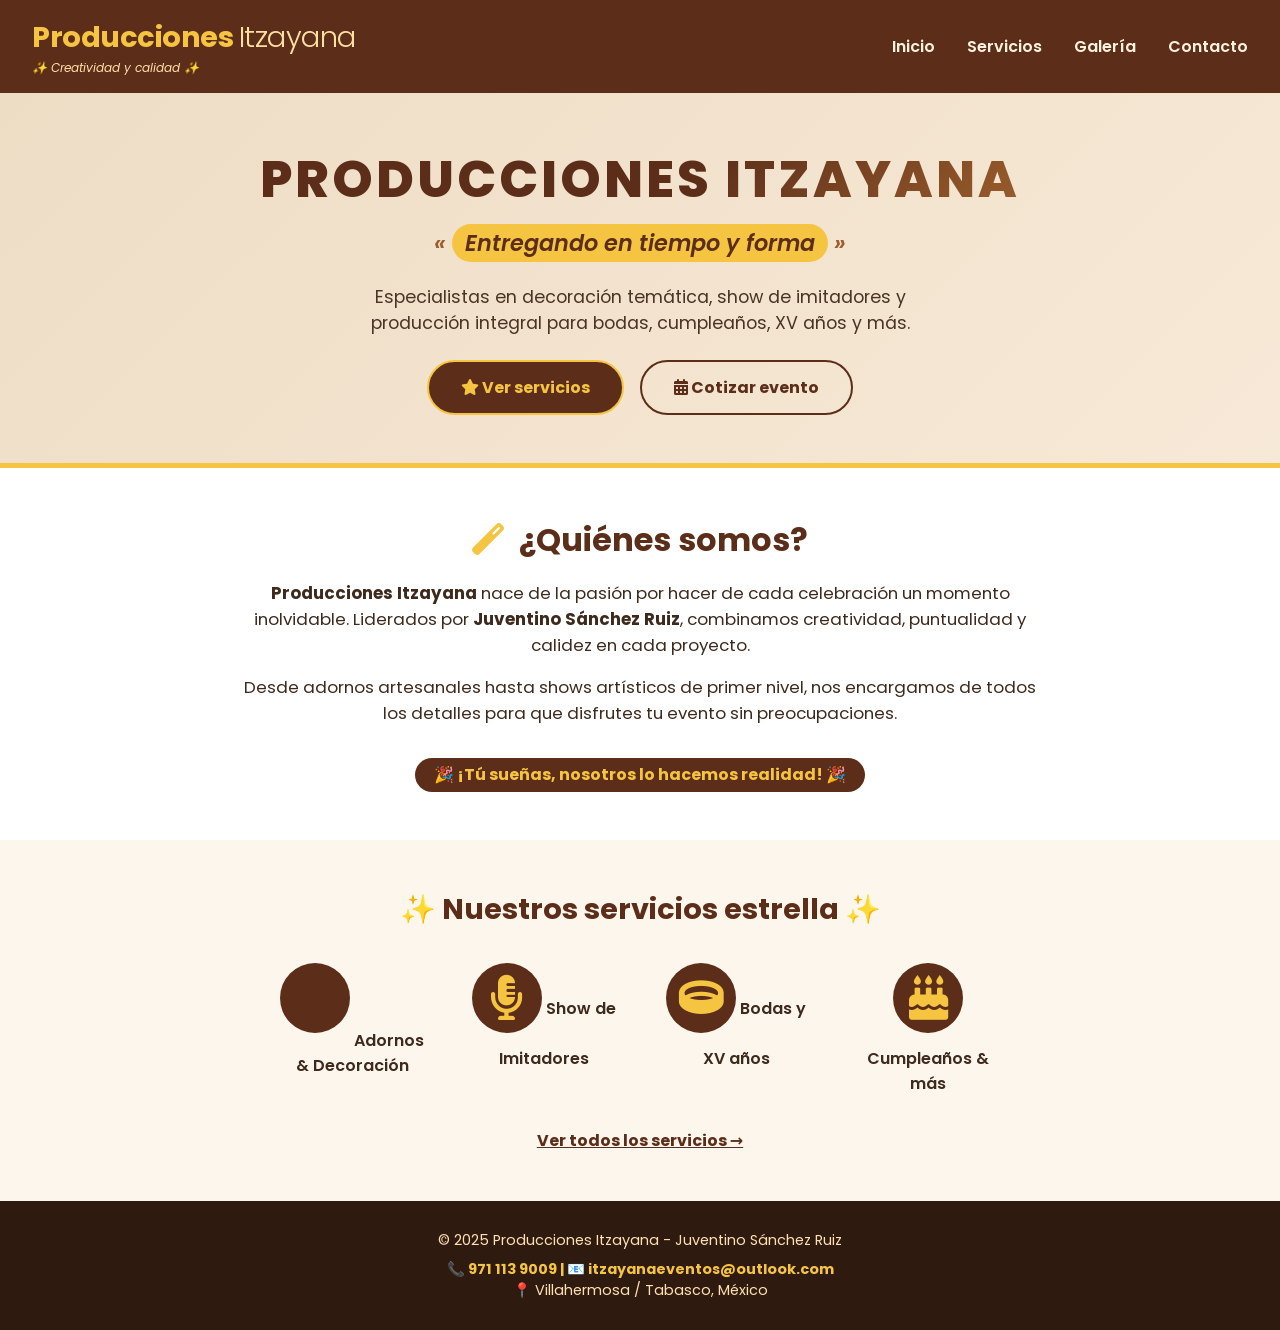
==== index.html @ c136577e "Add files via upload Primera versión" ====
<!DOCTYPE html>
<html lang="es">
<head>
    <meta charset="UTF-8">
    <meta name="viewport" content="width=device-width, initial-scale=1.0">
    <title>Producciones Itzayana | Eventos y Espectáculos</title>
    <link rel="stylesheet" href="styles.css">
    <link href="https://fonts.googleapis.com/css2?family=Poppins:wght@300;400;600;700;800&display=swap" rel="stylesheet">
    <link rel="stylesheet" href="https://cdnjs.cloudflare.com/ajax/libs/font-awesome/6.0.0-beta3/css/all.min.css">
</head>
<body>

<nav>
    <div class="logo">
        <h1>Producciones <span>Itzayana</span></h1>
        <p>✨ Creatividad y calidad ✨</p>
    </div>
    <div class="menu-icon" id="menuToggle">☰</div>
    <ul class="nav-links" id="navLinks">
        <li><a href="index.html">Inicio</a></li>
        <li><a href="servicios.html">Servicios</a></li>
        <li><a href="galeria.html">Galería</a></li>
        <li><a href="contacto.html">Contacto</a></li>
    </ul>
</nav>

<!-- HERO REDISEÑADO con nombre bien acomodado -->
<section class="hero">
    <div class="hero-contenido">
        <div class="nombre-destacado">
            PRODUCCIONES <span class="itzayana">ITZAYANA</span>
        </div>
        <div class="lema">
            « <span>Entregando en tiempo y forma</span> »
        </div>
        <p class="descripcion-breve">
            Especialistas en decoración temática, show de imitadores y producción integral para bodas, cumpleaños, XV años y más.
        </p>
        <div class="botones-hero">
            <a href="servicios.html" class="btn-primario"><i class="fas fa-star"></i> Ver servicios</a>
            <a href="contacto.html" class="btn-secundario"><i class="fas fa-calendar-alt"></i> Cotizar evento</a>
        </div>
    </div>
</section>

<!-- Presentación con el nombre del negocio -->
<section class="presentacion">
    <h2><i class="fas fa-magic"></i> ¿Quiénes somos?</h2>
    <p><strong>Producciones Itzayana</strong> nace de la pasión por hacer de cada celebración un momento inolvidable. Liderados por <strong>Juventino Sánchez Ruiz</strong>, combinamos creatividad, puntualidad y calidez en cada proyecto.</p>
    <p>Desde adornos artesanales hasta shows artísticos de primer nivel, nos encargamos de todos los detalles para que disfrutes tu evento sin preocupaciones.</p>
    <div class="firma">🎉 ¡Tú sueñas, nosotros lo hacemos realidad! 🎉</div>
</section>

<!-- Previews de servicios con iconos -->
<section class="preview-servicios">
    <h3>✨ Nuestros servicios estrella ✨</h3>
    <div class="iconos-grid">
        <div class="icono-card">
            <i class="fas fa-balloon"></i>
            <span>Adornos & Decoración</span>
        </div>
        <div class="icono-card">
            <i class="fas fa-microphone-alt"></i>
            <span>Show de Imitadores</span>
        </div>
        <div class="icono-card">
            <i class="fas fa-ring"></i>
            <span>Bodas y XV años</span>
        </div>
        <div class="icono-card">
            <i class="fas fa-birthday-cake"></i>
            <span>Cumpleaños & más</span>
        </div>
    </div>
    <div style="text-align: center; margin-top: 2rem;">
        <a href="servicios.html" style="color:#5C2E1A; font-weight: bold;">Ver todos los servicios →</a>
    </div>
</section>

<footer>
    <p>© 2025 Producciones Itzayana - Juventino Sánchez Ruiz</p>
    <p class="contacto-footer">📞 971 113 9009 | 📧 itzayanaeventos@outlook.com</p>
    <p>📍 Villahermosa / Tabasco, México</p>
</footer>

<script src="script.js"></script>
</body>
</html>
---- styles.css ----
/* styles.css - Producciones Itzayana */
* {
    margin: 0;
    padding: 0;
    box-sizing: border-box;
}

body {
    font-family: 'Poppins', 'Segoe UI', system-ui, sans-serif;
    background: #FFF8F0;
    color: #2E241F;
}

/* ===== NAVEGACIÓN ===== */
nav {
    background: #5C2E1A;
    padding: 1rem 2rem;
    display: flex;
    justify-content: space-between;
    align-items: center;
    flex-wrap: wrap;
    box-shadow: 0 4px 15px rgba(0,0,0,0.1);
}

.logo h1 {
    font-size: 1.8rem;
    font-weight: 700;
    color: #F5C542;
    letter-spacing: -0.5px;
}

.logo h1 span {
    color: #FFE0A3;
    font-weight: 300;
}

.logo p {
    color: #FFDEA5;
    font-size: 0.75rem;
    font-style: italic;
}

.nav-links {
    display: flex;
    gap: 2rem;
    list-style: none;
}

.nav-links a {
    color: #FFF2DF;
    text-decoration: none;
    font-weight: 600;
    transition: 0.2s;
    font-size: 1rem;
}

.nav-links a:hover {
    color: #F5C542;
    transform: translateY(-2px);
}

.menu-icon {
    display: none;
    font-size: 1.8rem;
    color: #F5C542;
    cursor: pointer;
}

/* ===== HERO PRINCIPAL (NUEVO DISEÑO) ===== */
.hero {
    background: linear-gradient(135deg, #EEDDC5 0%, #F7E9D7 100%);
    padding: 3rem 2rem;
    text-align: center;
    border-bottom: 5px solid #F5C542;
}

.hero-contenido {
    max-width: 900px;
    margin: 0 auto;
}

.nombre-destacado {
    font-size: 3.2rem;
    font-weight: 800;
    color: #5C2E1A;
    letter-spacing: 3px;
    margin-bottom: 0.5rem;
}

.nombre-destacado .itzayana {
    background: linear-gradient(135deg, #5C2E1A, #9B5E2C);
    background-clip: text;
    -webkit-background-clip: text;
    color: transparent;
    display: inline-block;
}

.lema {
    font-size: 1.4rem;
    color: #9B5E2C;
    font-weight: 600;
    margin: 0.5rem 0;
    font-style: italic;
}

.lema span {
    background: #F5C542;
    padding: 0.2rem 0.8rem;
    border-radius: 40px;
    color: #5C2E1A;
}

.descripcion-breve {
    font-size: 1.1rem;
    max-width: 600px;
    margin: 1.5rem auto;
    color: #4A3424;
}

.botones-hero {
    margin-top: 1.5rem;
    display: flex;
    gap: 1rem;
    justify-content: center;
    flex-wrap: wrap;
}

.btn-primario {
    background: #5C2E1A;
    color: #F5C542;
    padding: 0.8rem 2rem;
    border-radius: 50px;
    text-decoration: none;
    font-weight: bold;
    transition: 0.2s;
    border: 2px solid #F5C542;
}

.btn-primario:hover {
    background: #F5C542;
    color: #5C2E1A;
    transform: scale(1.02);
}

.btn-secundario {
    background: transparent;
    color: #5C2E1A;
    padding: 0.8rem 2rem;
    border-radius: 50px;
    text-decoration: none;
    font-weight: bold;
    border: 2px solid #5C2E1A;
    transition: 0.2s;
}

.btn-secundario:hover {
    background: #5C2E1A;
    color: #F5C542;
}

/* ===== SECCIÓN PRESENTACIÓN ===== */
.presentacion {
    padding: 3rem 2rem;
    background: white;
    text-align: center;
}

.presentacion h2 {
    font-size: 2rem;
    color: #5C2E1A;
    margin-bottom: 1rem;
}

.presentacion h2 i {
    color: #F5C542;
    margin-right: 0.5rem;
}

.presentacion p {
    max-width: 800px;
    margin: 0 auto 1rem;
    font-size: 1.05rem;
    color: #3E2A1C;
}

.firma {
    font-weight: bold;
    color: #F5C542;
    background: #5C2E1A;
    display: inline-block;
    padding: 0.3rem 1.2rem;
    border-radius: 30px;
    margin-top: 1rem;
}

/* ===== PREVIEW SERVICIOS (íconos) ===== */
.preview-servicios {
    background: #FDF6EC;
    padding: 3rem 2rem;
}

.preview-servicios h3 {
    text-align: center;
    font-size: 1.8rem;
    color: #5C2E1A;
    margin-bottom: 2rem;
}

.iconos-grid {
    display: flex;
    flex-wrap: wrap;
    justify-content: center;
    gap: 2rem;
    max-width: 1000px;
    margin: auto;
}

.icono-card {
    text-align: center;
    width: 160px;
}

.icono-card i {
    font-size: 2.8rem;
    background: #5C2E1A;
    color: #F5C542;
    padding: 1rem;
    border-radius: 60px;
    width: 70px;
    height: 70px;
    display: inline-flex;
    align-items: center;
    justify-content: center;
    margin-bottom: 0.8rem;
    transition: 0.2s;
}

.icono-card:hover i {
    transform: scale(1.05);
    background: #F5C542;
    color: #5C2E1A;
}

.icono-card span {
    font-weight: 600;
    color: #3E2A1C;
}

/* ===== FOOTER ===== */
footer {
    background: #2E1A0E;
    color: #FFE0B5;
    text-align: center;
    padding: 1.8rem;
    font-size: 0.9rem;
}

footer .contacto-footer {
    margin-top: 0.5rem;
    font-weight: bold;
    color: #F5C542;
}

/* ===== RESPONSIVE ===== */
@media (max-width: 768px) {
    nav {
        padding: 1rem;
    }
    .nav-links {
        display: none;
        width: 100%;
        flex-direction: column;
        align-items: center;
        gap: 1rem;
        padding: 1rem 0;
    }
    .nav-links.active {
        display: flex;
    }
    .menu-icon {
        display: block;
    }
    .nombre-destacado {
        font-size: 2rem;
    }
    .lema {
        font-size: 1rem;
    }
    .hero {
        padding: 2rem 1rem;
    }
    .iconos-grid {
        gap: 1.2rem;
    }
    .icono-card {
        width: 130px;
    }
}
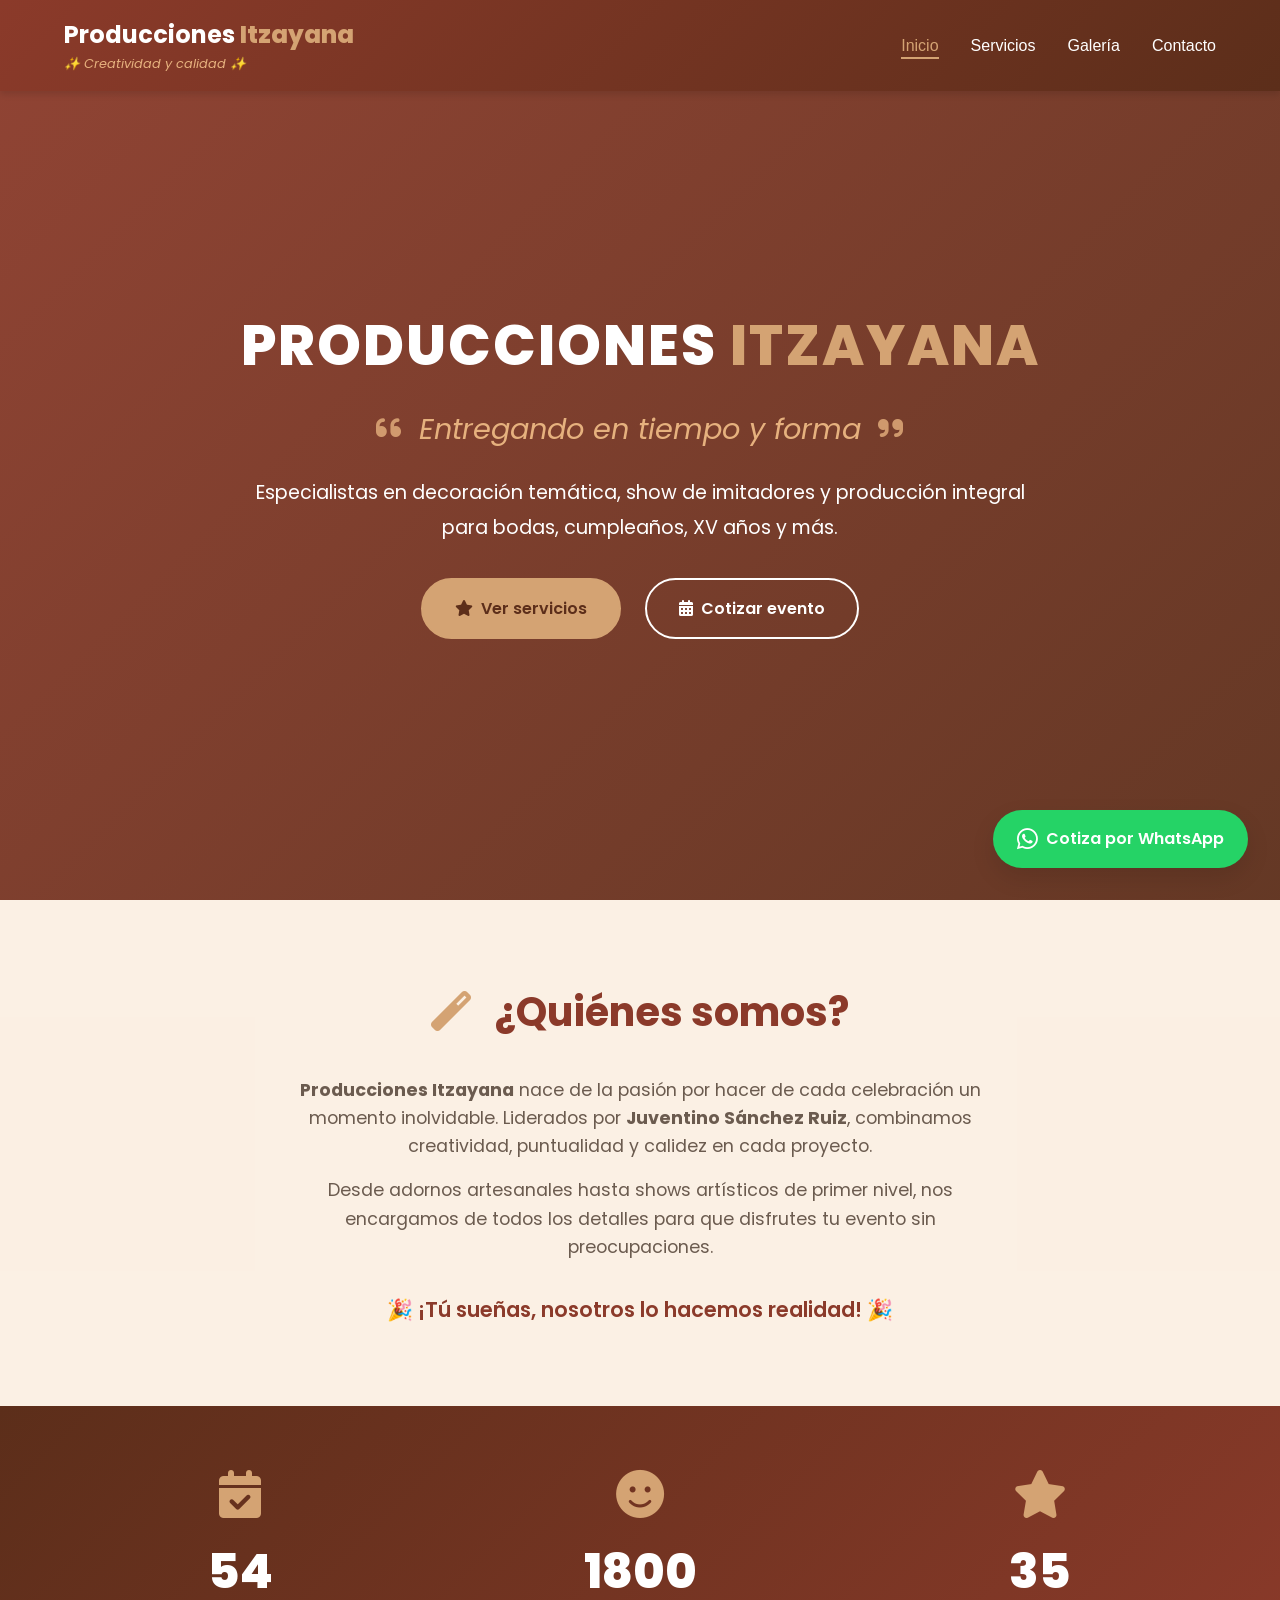
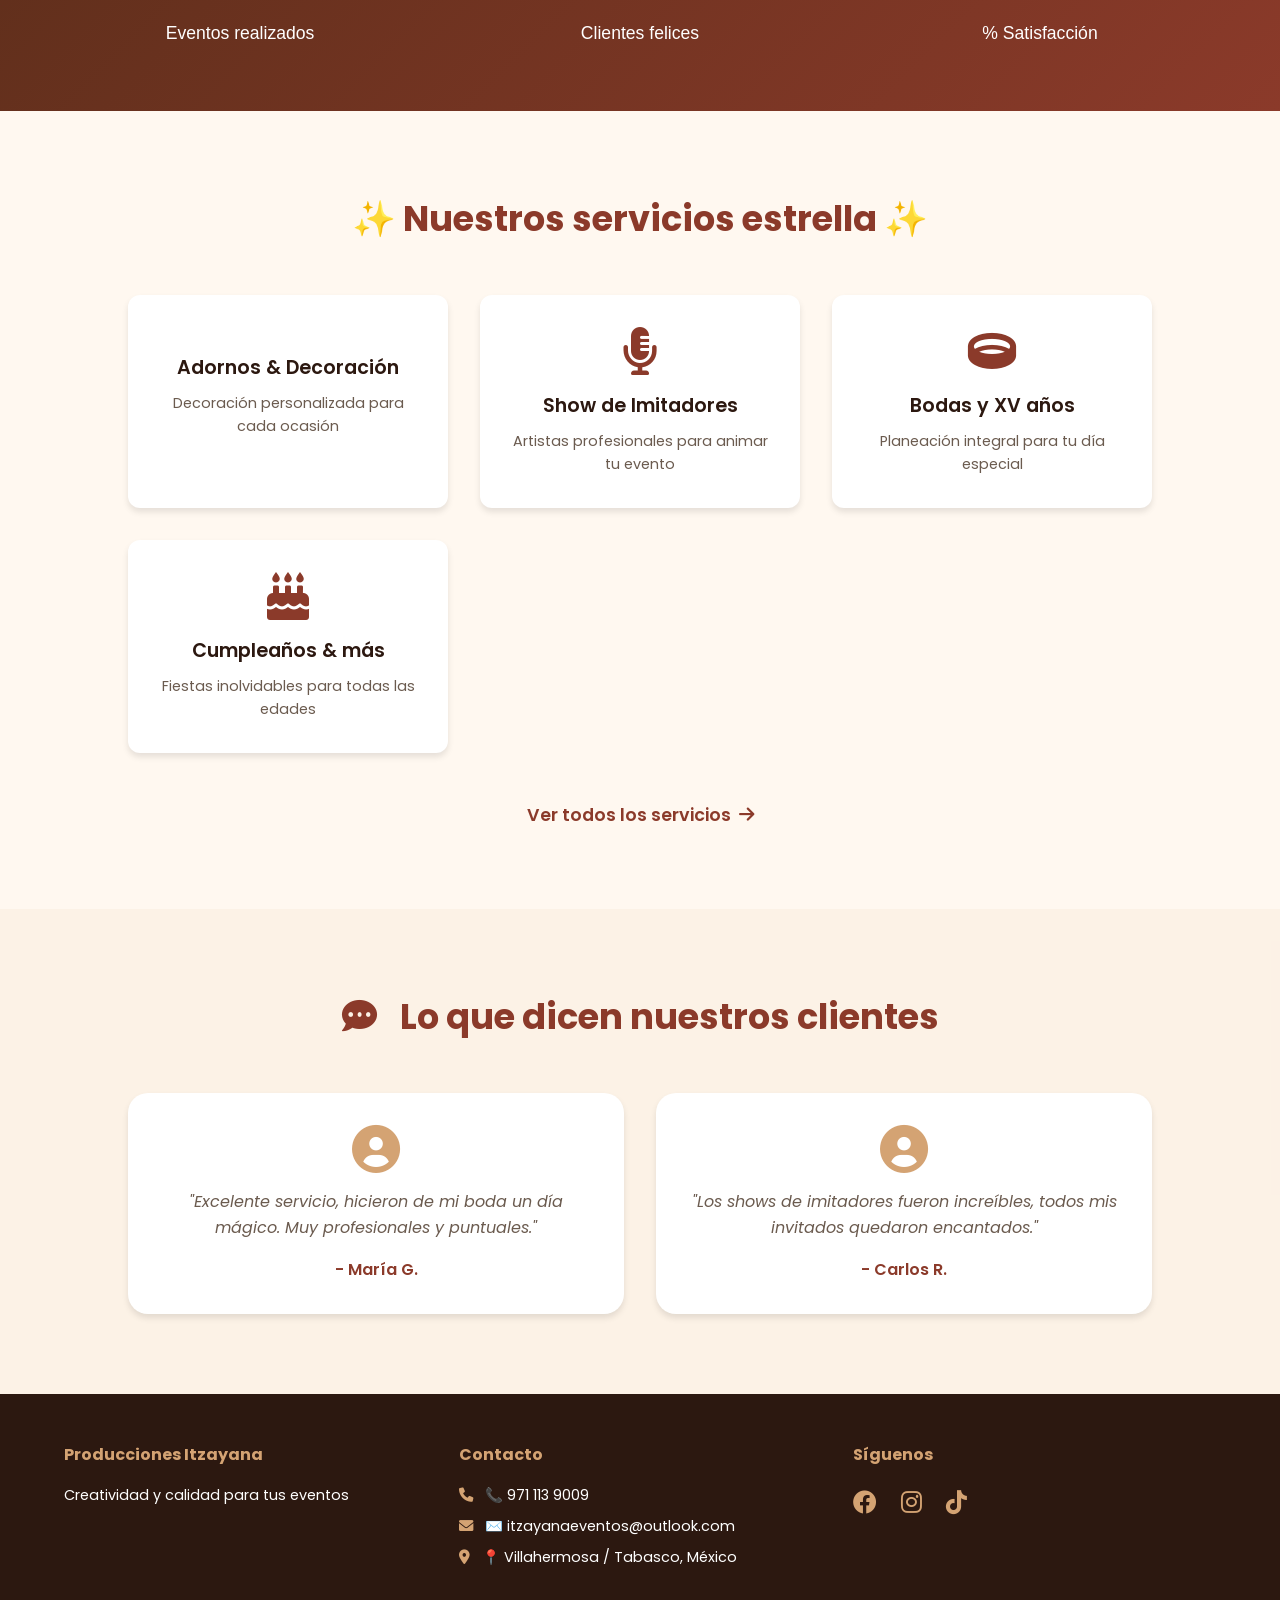
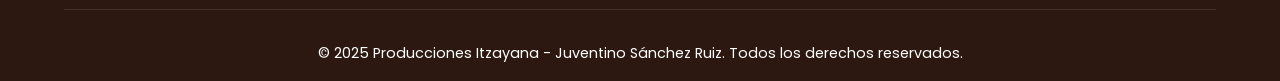
==== commit 06060de0: "feat: mejorar diseño profesional con CSS y JS" ====
--- a/index.html
+++ b/index.html
@@ -3,6 +3,9 @@
 <head>
     <meta charset="UTF-8">
     <meta name="viewport" content="width=device-width, initial-scale=1.0">
+    <meta name="description" content="Producciones Itzayana - Eventos y espectáculos. Especialistas en decoración temática, show de imitadores y producción integral para bodas, cumpleaños y XV años en Villahermosa, Tabasco.">
+    <meta name="keywords" content="eventos Villahermosa, decoración temática, show de imitadores, bodas, XV años, cumpleaños">
+    <meta name="author" content="Juventino Sánchez Ruiz">
     <title>Producciones Itzayana | Eventos y Espectáculos</title>
     <link rel="stylesheet" href="styles.css">
     <link href="https://fonts.googleapis.com/css2?family=Poppins:wght@300;400;600;700;800&display=swap" rel="stylesheet">
@@ -15,23 +18,25 @@
         <h1>Producciones <span>Itzayana</span></h1>
         <p>✨ Creatividad y calidad ✨</p>
     </div>
-    <div class="menu-icon" id="menuToggle">☰</div>
+    <div class="menu-icon" id="menuToggle" aria-label="Menú hamburguesa">☰</div>
     <ul class="nav-links" id="navLinks">
-        <li><a href="index.html">Inicio</a></li>
+        <li><a href="index.html" class="active">Inicio</a></li>
         <li><a href="servicios.html">Servicios</a></li>
         <li><a href="galeria.html">Galería</a></li>
         <li><a href="contacto.html">Contacto</a></li>
     </ul>
 </nav>
 
-<!-- HERO REDISEÑADO con nombre bien acomodado -->
+<!-- HERO SECTION -->
 <section class="hero">
     <div class="hero-contenido">
         <div class="nombre-destacado">
             PRODUCCIONES <span class="itzayana">ITZAYANA</span>
         </div>
         <div class="lema">
-            « <span>Entregando en tiempo y forma</span> »
+            <i class="fas fa-quote-left"></i>
+            <span>Entregando en tiempo y forma</span>
+            <i class="fas fa-quote-right"></i>
         </div>
         <p class="descripcion-breve">
             Especialistas en decoración temática, show de imitadores y producción integral para bodas, cumpleaños, XV años y más.
@@ -43,7 +48,7 @@
     </div>
 </section>
 
-<!-- Presentación con el nombre del negocio -->
+<!-- QUIÉNES SOMOS -->
 <section class="presentacion">
     <h2><i class="fas fa-magic"></i> ¿Quiénes somos?</h2>
     <p><strong>Producciones Itzayana</strong> nace de la pasión por hacer de cada celebración un momento inolvidable. Liderados por <strong>Juventino Sánchez Ruiz</strong>, combinamos creatividad, puntualidad y calidez en cada proyecto.</p>
@@ -51,36 +56,103 @@
     <div class="firma">🎉 ¡Tú sueñas, nosotros lo hacemos realidad! 🎉</div>
 </section>
 
-<!-- Previews de servicios con iconos -->
+<!-- CONTADOR DE EVENTOS (Nuevo - Profesional) -->
+<section class="contador-eventos">
+    <div class="contador-item">
+        <i class="fas fa-calendar-check"></i>
+        <span class="contador-numero" data-target="150">0</span>
+        <span class="contador-texto">Eventos realizados</span>
+    </div>
+    <div class="contador-item">
+        <i class="fas fa-smile"></i>
+        <span class="contador-numero" data-target="5000">0</span>
+        <span class="contador-texto">Clientes felices</span>
+    </div>
+    <div class="contador-item">
+        <i class="fas fa-star"></i>
+        <span class="contador-numero" data-target="98">0</span>
+        <span class="contador-texto">% Satisfacción</span>
+    </div>
+</section>
+
+<!-- SERVICIOS DESTACADOS -->
 <section class="preview-servicios">
     <h3>✨ Nuestros servicios estrella ✨</h3>
     <div class="iconos-grid">
         <div class="icono-card">
             <i class="fas fa-balloon"></i>
             <span>Adornos & Decoración</span>
+            <p class="descripcion-servicio">Decoración personalizada para cada ocasión</p>
         </div>
         <div class="icono-card">
             <i class="fas fa-microphone-alt"></i>
             <span>Show de Imitadores</span>
+            <p class="descripcion-servicio">Artistas profesionales para animar tu evento</p>
         </div>
         <div class="icono-card">
             <i class="fas fa-ring"></i>
             <span>Bodas y XV años</span>
+            <p class="descripcion-servicio">Planeación integral para tu día especial</p>
         </div>
         <div class="icono-card">
             <i class="fas fa-birthday-cake"></i>
             <span>Cumpleaños & más</span>
+            <p class="descripcion-servicio">Fiestas inolvidables para todas las edades</p>
         </div>
     </div>
-    <div style="text-align: center; margin-top: 2rem;">
-        <a href="servicios.html" style="color:#5C2E1A; font-weight: bold;">Ver todos los servicios →</a>
+    <div class="ver-todos">
+        <a href="servicios.html">Ver todos los servicios <i class="fas fa-arrow-right"></i></a>
     </div>
 </section>
 
+<!-- TESTIMONIOS (Nuevo - Aporta confianza) -->
+<section class="testimonios">
+    <h3><i class="fas fa-comment-dots"></i> Lo que dicen nuestros clientes</h3>
+    <div class="testimonios-grid">
+        <div class="testimonio-card">
+            <i class="fas fa-user-circle"></i>
+            <p>"Excelente servicio, hicieron de mi boda un día mágico. Muy profesionales y puntuales."</p>
+            <span>- María G.</span>
+        </div>
+        <div class="testimonio-card">
+            <i class="fas fa-user-circle"></i>
+            <p>"Los shows de imitadores fueron increíbles, todos mis invitados quedaron encantados."</p>
+            <span>- Carlos R.</span>
+        </div>
+    </div>
+</section>
+
+<!-- LLAMADA A LA ACCIÓN FLOTANTE (WhatsApp) -->
+<a href="https://wa.me/5219711139009?text=Hola%2C%20me%20interesa%20cotizar%20un%20evento" 
+   class="whatsapp-float" target="_blank" rel="noopener noreferrer">
+    <i class="fab fa-whatsapp"></i>
+    <span>Cotiza por WhatsApp</span>
+</a>
+
 <footer>
-    <p>© 2025 Producciones Itzayana - Juventino Sánchez Ruiz</p>
-    <p class="contacto-footer">📞 971 113 9009 | 📧 itzayanaeventos@outlook.com</p>
-    <p>📍 Villahermosa / Tabasco, México</p>
+    <div class="footer-contenido">
+        <div class="footer-columna">
+            <h4>Producciones Itzayana</h4>
+            <p>Creatividad y calidad para tus eventos</p>
+        </div>
+        <div class="footer-columna">
+            <h4>Contacto</h4>
+            <p><i class="fas fa-phone"></i> 📞 971 113 9009</p>
+            <p><i class="fas fa-envelope"></i> ✉️ itzayanaeventos@outlook.com</p>
+            <p><i class="fas fa-map-marker-alt"></i> 📍 Villahermosa / Tabasco, México</p>
+        </div>
+        <div class="footer-columna">
+            <h4>Síguenos</h4>
+            <div class="social-icons">
+                <a href="#" aria-label="Facebook"><i class="fab fa-facebook"></i></a>
+                <a href="#" aria-label="Instagram"><i class="fab fa-instagram"></i></a>
+                <a href="#" aria-label="TikTok"><i class="fab fa-tiktok"></i></a>
+            </div>
+        </div>
+    </div>
+    <div class="footer-bottom">
+        <p>© 2025 Producciones Itzayana - Juventino Sánchez Ruiz. Todos los derechos reservados.</p>
+    </div>
 </footer>
 
 <script src="script.js"></script>
--- a/styles.css
+++ b/styles.css
@@ -1,298 +1,706 @@
-/* styles.css - Producciones Itzayana */
+/* ========== RESET Y VARIABLES ========== */
 * {
     margin: 0;
     padding: 0;
     box-sizing: border-box;
 }
 
+:root {
+    /* Paleta de colores profesional */
+    --color-primary: #8B3A2A;
+    --color-primary-dark: #5C2E1A;
+    --color-secondary: #D4A373;
+    --color-accent: #E6B17E;
+    --color-light: #FFF8F0;
+    --color-dark: #2C1810;
+    --color-gray: #6B5B4F;
+    --color-white: #FFFFFF;
+    
+    /* Sombras */
+    --shadow-sm: 0 2px 4px rgba(0,0,0,0.1);
+    --shadow-md: 0 4px 6px rgba(0,0,0,0.1);
+    --shadow-lg: 0 10px 25px rgba(0,0,0,0.1);
+    --shadow-xl: 0 20px 40px rgba(0,0,0,0.15);
+    
+    /* Transiciones */
+    --transition-fast: 0.3s ease;
+    --transition-normal: 0.5s ease;
+    
+    /* Bordes */
+    --border-radius: 12px;
+    --border-radius-lg: 20px;
+}
+
 body {
-    font-family: 'Poppins', 'Segoe UI', system-ui, sans-serif;
-    background: #FFF8F0;
-    color: #2E241F;
-}
-
-/* ===== NAVEGACIÓN ===== */
+    font-family: 'Poppins', sans-serif;
+    background-color: var(--color-light);
+    color: var(--color-dark);
+    line-height: 1.6;
+    overflow-x: hidden;
+}
+
+/* ========== NAVBAR ========== */
 nav {
-    background: #5C2E1A;
-    padding: 1rem 2rem;
+    background: linear-gradient(135deg, var(--color-primary), var(--color-primary-dark));
+    padding: 1rem 5%;
+    position: fixed;
+    width: 100%;
+    top: 0;
+    z-index: 1000;
+    box-shadow: var(--shadow-md);
     display: flex;
     justify-content: space-between;
     align-items: center;
     flex-wrap: wrap;
-    box-shadow: 0 4px 15px rgba(0,0,0,0.1);
+    animation: slideDown 0.5s ease;
+}
+
+@keyframes slideDown {
+    from {
+        transform: translateY(-100%);
+        opacity: 0;
+    }
+    to {
+        transform: translateY(0);
+        opacity: 1;
+    }
 }
 
 .logo h1 {
-    font-size: 1.8rem;
+    color: var(--color-white);
+    font-size: 1.5rem;
     font-weight: 700;
-    color: #F5C542;
-    letter-spacing: -0.5px;
 }
 
 .logo h1 span {
-    color: #FFE0A3;
-    font-weight: 300;
+    color: var(--color-secondary);
+    font-weight: 800;
 }
 
 .logo p {
-    color: #FFDEA5;
-    font-size: 0.75rem;
+    color: var(--color-accent);
+    font-size: 0.8rem;
     font-style: italic;
 }
 
 .nav-links {
     display: flex;
+    list-style: none;
     gap: 2rem;
-    list-style: none;
-}
-
-.nav-links a {
-    color: #FFF2DF;
+}
+
+.nav-links li a {
+    color: var(--color-white);
     text-decoration: none;
-    font-weight: 600;
-    transition: 0.2s;
-    font-size: 1rem;
-}
-
-.nav-links a:hover {
-    color: #F5C542;
-    transform: translateY(-2px);
+    font-weight: 500;
+    transition: var(--transition-fast);
+    position: relative;
+}
+
+.nav-links li a::after {
+    content: '';
+    position: absolute;
+    bottom: -5px;
+    left: 0;
+    width: 0;
+    height: 2px;
+    background: var(--color-secondary);
+    transition: var(--transition-fast);
+}
+
+.nav-links li a:hover::after,
+.nav-links li a.active::after {
+    width: 100%;
+}
+
+.nav-links li a:hover,
+.nav-links li a.active {
+    color: var(--color-secondary);
 }
 
 .menu-icon {
     display: none;
     font-size: 1.8rem;
-    color: #F5C542;
+    color: var(--color-white);
     cursor: pointer;
-}
-
-/* ===== HERO PRINCIPAL (NUEVO DISEÑO) ===== */
+    transition: var(--transition-fast);
+}
+
+.menu-icon:hover {
+    color: var(--color-secondary);
+}
+
+/* ========== HERO SECTION ========== */
 .hero {
-    background: linear-gradient(135deg, #EEDDC5 0%, #F7E9D7 100%);
-    padding: 3rem 2rem;
+    min-height: 100vh;
+    background: linear-gradient(135deg, rgba(139,58,42,0.95), rgba(92,46,26,0.95)),
+                url('https://via.placeholder.com/1920x1080') center/cover;
+    display: flex;
+    align-items: center;
+    justify-content: center;
     text-align: center;
-    border-bottom: 5px solid #F5C542;
+    padding: 120px 5% 80px;
+    margin-top: 0;
+    position: relative;
+    overflow: hidden;
+}
+
+.hero::before {
+    content: '';
+    position: absolute;
+    top: 0;
+    left: -100%;
+    width: 100%;
+    height: 100%;
+    background: linear-gradient(90deg, transparent, rgba(255,255,255,0.1), transparent);
+    animation: shine 3s infinite;
+}
+
+@keyframes shine {
+    to {
+        left: 100%;
+    }
 }
 
 .hero-contenido {
-    max-width: 900px;
+    max-width: 800px;
+    z-index: 1;
+    animation: fadeInUp 1s ease;
+}
+
+@keyframes fadeInUp {
+    from {
+        opacity: 0;
+        transform: translateY(30px);
+    }
+    to {
+        opacity: 1;
+        transform: translateY(0);
+    }
+}
+
+.nombre-destacado {
+    font-size: 3.5rem;
+    font-weight: 800;
+    color: var(--color-white);
+    margin-bottom: 1rem;
+    letter-spacing: 2px;
+}
+
+.itzayana {
+    color: var(--color-secondary);
+    display: inline-block;
+    animation: pulse 2s infinite;
+}
+
+@keyframes pulse {
+    0%, 100% {
+        transform: scale(1);
+    }
+    50% {
+        transform: scale(1.05);
+    }
+}
+
+.lema {
+    font-size: 1.8rem;
+    color: var(--color-accent);
+    margin-bottom: 1.5rem;
+    font-style: italic;
+}
+
+.lema i {
+    margin: 0 0.5rem;
+    opacity: 0.8;
+}
+
+.descripcion-breve {
+    font-size: 1.2rem;
+    color: var(--color-white);
+    margin-bottom: 2rem;
+    line-height: 1.8;
+}
+
+.botones-hero {
+    display: flex;
+    gap: 1.5rem;
+    justify-content: center;
+    flex-wrap: wrap;
+}
+
+.btn-primario, .btn-secundario {
+    padding: 1rem 2rem;
+    text-decoration: none;
+    border-radius: 50px;
+    font-weight: 600;
+    transition: var(--transition-fast);
+    display: inline-flex;
+    align-items: center;
+    gap: 0.5rem;
+}
+
+.btn-primario {
+    background: var(--color-secondary);
+    color: var(--color-primary-dark);
+    border: 2px solid var(--color-secondary);
+}
+
+.btn-primario:hover {
+    background: transparent;
+    color: var(--color-secondary);
+    transform: translateY(-3px);
+    box-shadow: var(--shadow-lg);
+}
+
+.btn-secundario {
+    background: transparent;
+    color: var(--color-white);
+    border: 2px solid var(--color-white);
+}
+
+.btn-secundario:hover {
+    background: var(--color-white);
+    color: var(--color-primary);
+    transform: translateY(-3px);
+    box-shadow: var(--shadow-lg);
+}
+
+/* ========== PRESENTACIÓN ========== */
+.presentacion {
+    padding: 5rem 10%;
+    background: rgba(212, 163, 115, 0.1);
+    text-align: center;
+}
+
+.presentacion h2 {
+    font-size: 2.5rem;
+    color: var(--color-primary);
+    margin-bottom: 2rem;
+}
+
+.presentacion h2 i {
+    margin-right: 1rem;
+    color: var(--color-secondary);
+}
+
+.presentacion p {
+    max-width: 700px;
+    margin: 0 auto 1rem;
+    font-size: 1.1rem;
+    color: var(--color-gray);
+}
+
+.firma {
+    margin-top: 2rem;
+    font-size: 1.3rem;
+    font-weight: 600;
+    color: var(--color-primary);
+}
+
+/* ========== CONTADOR DE EVENTOS ========== */
+.contador-eventos {
+    padding: 4rem 5%;
+    background: linear-gradient(135deg, var(--color-primary-dark), var(--color-primary));
+    color: var(--color-white);
+    display: flex;
+    justify-content: space-around;
+    flex-wrap: wrap;
+    gap: 3rem;
+}
+
+.contador-item {
+    text-align: center;
+    flex: 1;
+    min-width: 200px;
+}
+
+.contador-item i {
+    font-size: 3rem;
+    margin-bottom: 1rem;
+    color: var(--color-secondary);
+}
+
+.contador-numero {
+    font-size: 3rem;
+    font-weight: 800;
+    display: block;
+    margin-bottom: 0.5rem;
+}
+
+.contador-texto {
+    font-size: 1.1rem;
+    font-weight: 500;
+}
+
+/* ========== SERVICIOS PREVIEW ========== */
+.preview-servicios {
+    padding: 5rem 10%;
+    text-align: center;
+}
+
+.preview-servicios h3 {
+    font-size: 2.2rem;
+    color: var(--color-primary);
+    margin-bottom: 3rem;
+}
+
+.iconos-grid {
+    display: grid;
+    grid-template-columns: repeat(auto-fit, minmax(250px, 1fr));
+    gap: 2rem;
+    margin-bottom: 3rem;
+}
+
+.icono-card {
+    background: var(--color-white);
+    padding: 2rem;
+    border-radius: var(--border-radius);
+    box-shadow: var(--shadow-md);
+    transition: var(--transition-normal);
+    cursor: pointer;
+    position: relative;
+    overflow: hidden;
+}
+
+.icono-card::before {
+    content: '';
+    position: absolute;
+    top: 0;
+    left: -100%;
+    width: 100%;
+    height: 100%;
+    background: linear-gradient(90deg, transparent, rgba(212,163,115,0.2), transparent);
+    transition: var(--transition-normal);
+}
+
+.icono-card:hover::before {
+    left: 100%;
+}
+
+.icono-card:hover {
+    transform: translateY(-10px);
+    box-shadow: var(--shadow-xl);
+}
+
+.icono-card i {
+    font-size: 3rem;
+    color: var(--color-primary);
+    margin-bottom: 1rem;
+    transition: var(--transition-fast);
+}
+
+.icono-card:hover i {
+    transform: scale(1.1);
+    color: var(--color-secondary);
+}
+
+.icono-card span {
+    font-size: 1.2rem;
+    font-weight: 600;
+    display: block;
+    margin-bottom: 0.5rem;
+}
+
+.descripcion-servicio {
+    font-size: 0.9rem;
+    color: var(--color-gray);
+    margin-top: 0.5rem;
+}
+
+.ver-todos {
+    text-align: center;
+}
+
+.ver-todos a {
+    color: var(--color-primary);
+    text-decoration: none;
+    font-weight: 600;
+    font-size: 1.1rem;
+    transition: var(--transition-fast);
+    display: inline-flex;
+    align-items: center;
+    gap: 0.5rem;
+}
+
+.ver-todos a:hover {
+    color: var(--color-secondary);
+    gap: 1rem;
+}
+
+/* ========== TESTIMONIOS ========== */
+.testimonios {
+    padding: 5rem 10%;
+    background: rgba(212, 163, 115, 0.08);
+    text-align: center;
+}
+
+.testimonios h3 {
+    font-size: 2.2rem;
+    color: var(--color-primary);
+    margin-bottom: 3rem;
+}
+
+.testimonios h3 i {
+    margin-right: 1rem;
+}
+
+.testimonios-grid {
+    display: grid;
+    grid-template-columns: repeat(auto-fit, minmax(300px, 1fr));
+    gap: 2rem;
+    max-width: 1200px;
     margin: 0 auto;
 }
 
-.nombre-destacado {
-    font-size: 3.2rem;
-    font-weight: 800;
-    color: #5C2E1A;
-    letter-spacing: 3px;
+.testimonio-card {
+    background: var(--color-white);
+    padding: 2rem;
+    border-radius: var(--border-radius-lg);
+    box-shadow: var(--shadow-md);
+    transition: var(--transition-fast);
+    position: relative;
+}
+
+.testimonio-card:hover {
+    transform: translateY(-5px);
+    box-shadow: var(--shadow-lg);
+}
+
+.testimonio-card i:first-child {
+    font-size: 3rem;
+    color: var(--color-secondary);
+    margin-bottom: 1rem;
+}
+
+.testimonio-card p {
+    font-style: italic;
+    margin-bottom: 1rem;
+    color: var(--color-gray);
+}
+
+.testimonio-card span {
+    font-weight: 600;
+    color: var(--color-primary);
+}
+
+/* ========== WHATSAPP FLOTANTE ========== */
+.whatsapp-float {
+    position: fixed;
+    bottom: 2rem;
+    right: 2rem;
+    background: #25D366;
+    color: white;
+    padding: 1rem 1.5rem;
+    border-radius: 50px;
+    text-decoration: none;
+    display: flex;
+    align-items: center;
+    gap: 0.5rem;
+    font-weight: 600;
+    box-shadow: var(--shadow-lg);
+    z-index: 1000;
+    transition: var(--transition-fast);
+    animation: bounce 2s infinite;
+}
+
+@keyframes bounce {
+    0%, 100% {
+        transform: translateY(0);
+    }
+    50% {
+        transform: translateY(-10px);
+    }
+}
+
+.whatsapp-float:hover {
+    transform: scale(1.05);
+    box-shadow: var(--shadow-xl);
+    background: #128C7E;
+}
+
+.whatsapp-float i {
+    font-size: 1.5rem;
+}
+
+/* ========== FOOTER ========== */
+footer {
+    background: var(--color-dark);
+    color: var(--color-white);
+    padding: 3rem 5% 1rem;
+}
+
+.footer-contenido {
+    display: grid;
+    grid-template-columns: repeat(auto-fit, minmax(250px, 1fr));
+    gap: 2rem;
+    max-width: 1200px;
+    margin: 0 auto;
+    margin-bottom: 2rem;
+}
+
+.footer-columna h4 {
+    margin-bottom: 1rem;
+    color: var(--color-secondary);
+}
+
+.footer-columna p {
     margin-bottom: 0.5rem;
-}
-
-.nombre-destacado .itzayana {
-    background: linear-gradient(135deg, #5C2E1A, #9B5E2C);
-    background-clip: text;
-    -webkit-background-clip: text;
-    color: transparent;
-    display: inline-block;
-}
-
-.lema {
-    font-size: 1.4rem;
-    color: #9B5E2C;
-    font-weight: 600;
-    margin: 0.5rem 0;
-    font-style: italic;
-}
-
-.lema span {
-    background: #F5C542;
-    padding: 0.2rem 0.8rem;
-    border-radius: 40px;
-    color: #5C2E1A;
-}
-
-.descripcion-breve {
-    font-size: 1.1rem;
-    max-width: 600px;
-    margin: 1.5rem auto;
-    color: #4A3424;
-}
-
-.botones-hero {
-    margin-top: 1.5rem;
+    font-size: 0.9rem;
+}
+
+.footer-columna i {
+    margin-right: 0.5rem;
+    color: var(--color-secondary);
+}
+
+.social-icons {
     display: flex;
     gap: 1rem;
-    justify-content: center;
-    flex-wrap: wrap;
-}
-
-.btn-primario {
-    background: #5C2E1A;
-    color: #F5C542;
-    padding: 0.8rem 2rem;
-    border-radius: 50px;
-    text-decoration: none;
-    font-weight: bold;
-    transition: 0.2s;
-    border: 2px solid #F5C542;
-}
-
-.btn-primario:hover {
-    background: #F5C542;
-    color: #5C2E1A;
-    transform: scale(1.02);
-}
-
-.btn-secundario {
-    background: transparent;
-    color: #5C2E1A;
-    padding: 0.8rem 2rem;
-    border-radius: 50px;
-    text-decoration: none;
-    font-weight: bold;
-    border: 2px solid #5C2E1A;
-    transition: 0.2s;
-}
-
-.btn-secundario:hover {
-    background: #5C2E1A;
-    color: #F5C542;
-}
-
-/* ===== SECCIÓN PRESENTACIÓN ===== */
-.presentacion {
-    padding: 3rem 2rem;
-    background: white;
+}
+
+.social-icons a {
+    color: var(--color-white);
+    font-size: 1.5rem;
+    transition: var(--transition-fast);
+}
+
+.social-icons a:hover {
+    color: var(--color-secondary);
+    transform: translateY(-3px);
+}
+
+.footer-bottom {
     text-align: center;
-}
-
-.presentacion h2 {
-    font-size: 2rem;
-    color: #5C2E1A;
-    margin-bottom: 1rem;
-}
-
-.presentacion h2 i {
-    color: #F5C542;
-    margin-right: 0.5rem;
-}
-
-.presentacion p {
-    max-width: 800px;
-    margin: 0 auto 1rem;
-    font-size: 1.05rem;
-    color: #3E2A1C;
-}
-
-.firma {
-    font-weight: bold;
-    color: #F5C542;
-    background: #5C2E1A;
-    display: inline-block;
-    padding: 0.3rem 1.2rem;
-    border-radius: 30px;
-    margin-top: 1rem;
-}
-
-/* ===== PREVIEW SERVICIOS (íconos) ===== */
-.preview-servicios {
-    background: #FDF6EC;
-    padding: 3rem 2rem;
-}
-
-.preview-servicios h3 {
-    text-align: center;
-    font-size: 1.8rem;
-    color: #5C2E1A;
-    margin-bottom: 2rem;
-}
-
-.iconos-grid {
-    display: flex;
-    flex-wrap: wrap;
-    justify-content: center;
-    gap: 2rem;
-    max-width: 1000px;
-    margin: auto;
-}
-
-.icono-card {
-    text-align: center;
-    width: 160px;
-}
-
-.icono-card i {
-    font-size: 2.8rem;
-    background: #5C2E1A;
-    color: #F5C542;
-    padding: 1rem;
-    border-radius: 60px;
-    width: 70px;
-    height: 70px;
-    display: inline-flex;
-    align-items: center;
-    justify-content: center;
-    margin-bottom: 0.8rem;
-    transition: 0.2s;
-}
-
-.icono-card:hover i {
-    transform: scale(1.05);
-    background: #F5C542;
-    color: #5C2E1A;
-}
-
-.icono-card span {
-    font-weight: 600;
-    color: #3E2A1C;
-}
-
-/* ===== FOOTER ===== */
-footer {
-    background: #2E1A0E;
-    color: #FFE0B5;
-    text-align: center;
-    padding: 1.8rem;
+    padding-top: 2rem;
+    border-top: 1px solid rgba(255,255,255,0.1);
     font-size: 0.9rem;
 }
 
-footer .contacto-footer {
-    margin-top: 0.5rem;
-    font-weight: bold;
-    color: #F5C542;
-}
-
-/* ===== RESPONSIVE ===== */
+/* ========== RESPONSIVE DESIGN ========== */
 @media (max-width: 768px) {
-    nav {
-        padding: 1rem;
-    }
+    .menu-icon {
+        display: block;
+    }
+    
     .nav-links {
         display: none;
         width: 100%;
         flex-direction: column;
-        align-items: center;
+        text-align: center;
+        padding: 1rem 0;
         gap: 1rem;
-        padding: 1rem 0;
-    }
+    }
+    
     .nav-links.active {
         display: flex;
     }
-    .menu-icon {
-        display: block;
-    }
+    
     .nombre-destacado {
         font-size: 2rem;
     }
+    
     .lema {
+        font-size: 1.2rem;
+    }
+    
+    .descripcion-breve {
         font-size: 1rem;
     }
-    .hero {
-        padding: 2rem 1rem;
-    }
+    
+    .botones-hero {
+        flex-direction: column;
+        align-items: center;
+    }
+    
+    .btn-primario, .btn-secundario {
+        width: 80%;
+        justify-content: center;
+    }
+    
+    .presentacion h2,
+    .preview-servicios h3,
+    .testimonios h3 {
+        font-size: 1.8rem;
+    }
+    
+    .contador-numero {
+        font-size: 2rem;
+    }
+    
     .iconos-grid {
-        gap: 1.2rem;
-    }
-    .icono-card {
-        width: 130px;
-    }
+        grid-template-columns: 1fr;
+    }
+    
+    .whatsapp-float span {
+        display: none;
+    }
+    
+    .whatsapp-float {
+        padding: 0.8rem;
+        border-radius: 50%;
+    }
+    
+    .whatsapp-float i {
+        margin: 0;
+    }
+}
+
+@media (max-width: 480px) {
+    .nombre-destacado {
+        font-size: 1.5rem;
+    }
+    
+    .contador-item {
+        min-width: 100%;
+    }
+    
+    .testimonios-grid {
+        grid-template-columns: 1fr;
+    }
+}
+
+/* ========== ANIMACIONES ========== */
+@keyframes fadeIn {
+    from {
+        opacity: 0;
+    }
+    to {
+        opacity: 1;
+    }
+}
+
+/* Smooth scroll */
+html {
+    scroll-behavior: smooth;
+}
+
+/* Scrollbar personalizada */
+::-webkit-scrollbar {
+    width: 10px;
+}
+
+::-webkit-scrollbar-track {
+    background: var(--color-light);
+}
+
+::-webkit-scrollbar-thumb {
+    background: var(--color-primary);
+    border-radius: 5px;
+}
+
+::-webkit-scrollbar-thumb:hover {
+    background: var(--color-primary-dark);
+}
+
+/* ========== UTILIDADES ========== */
+.text-center {
+    text-align: center;
+}
+
+.hidden {
+    display: none;
+}
+
+.loading {
+    animation: pulse 1s infinite;
 }
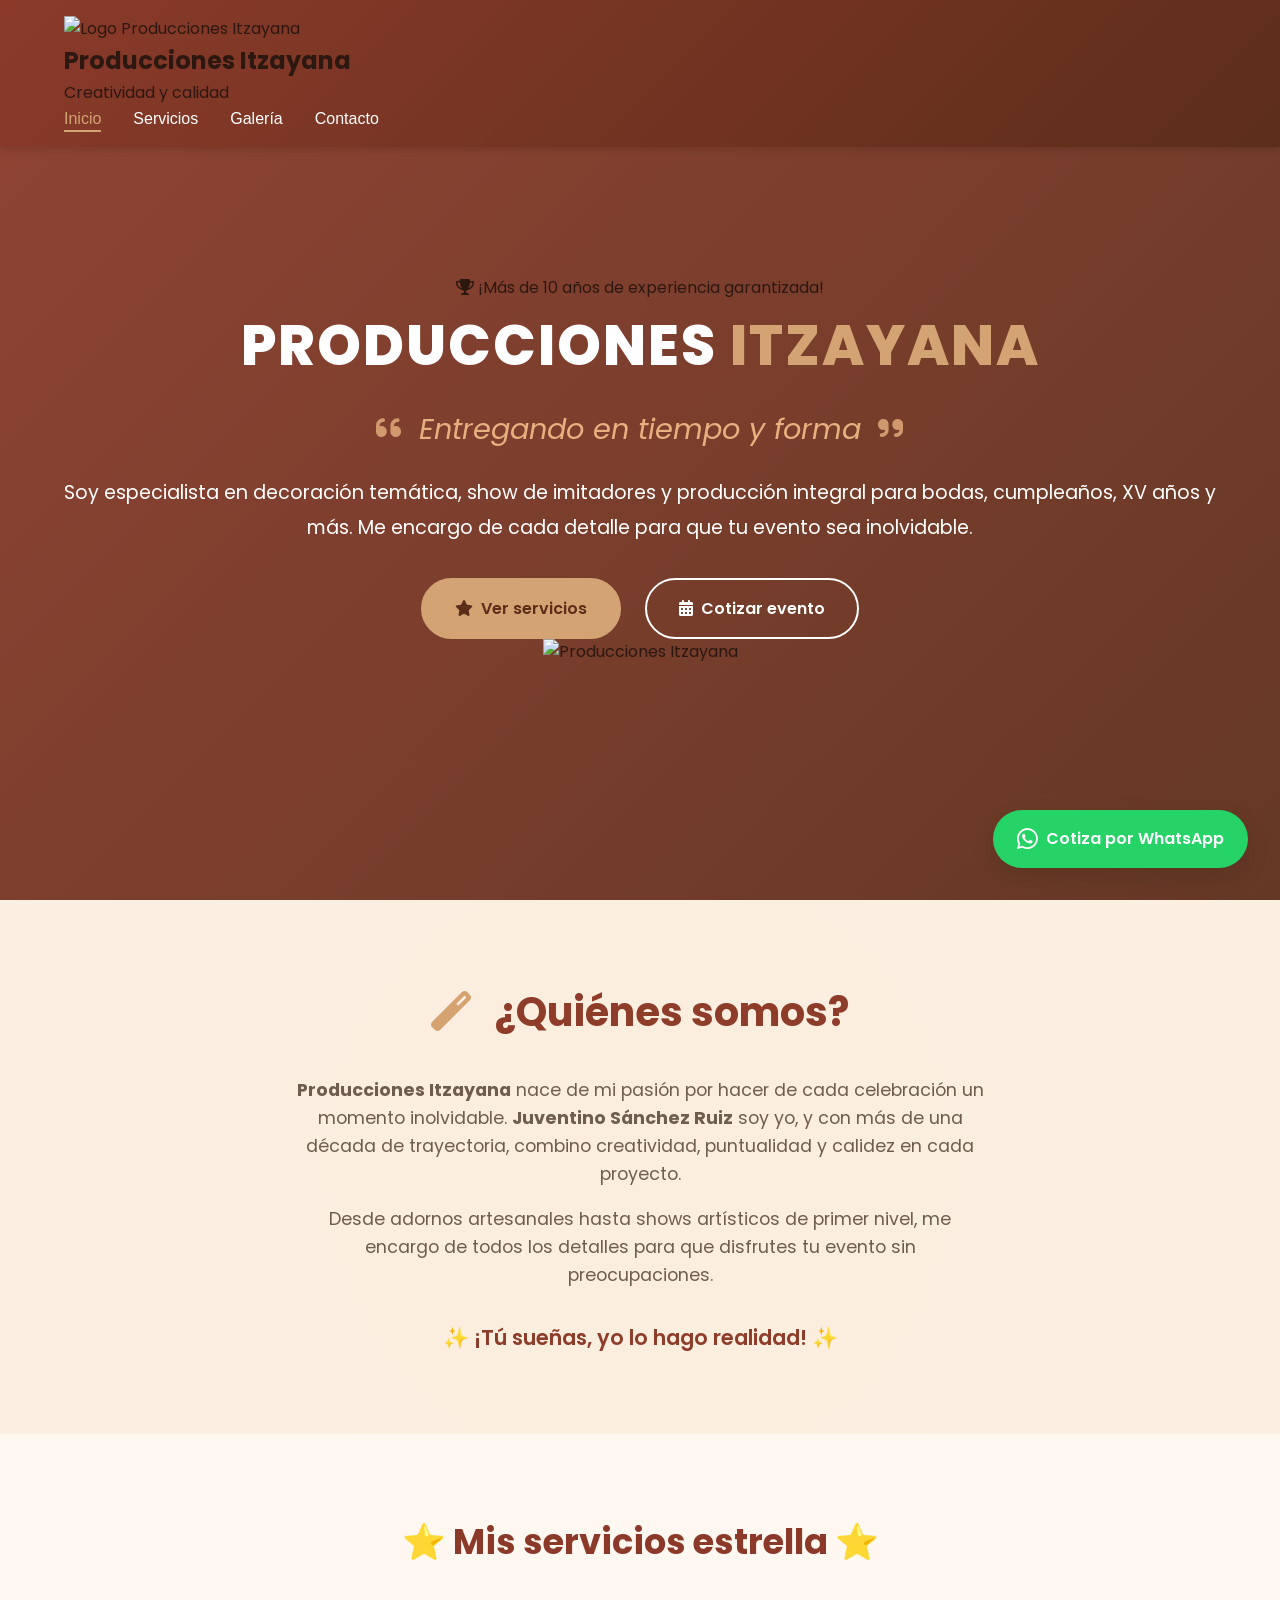
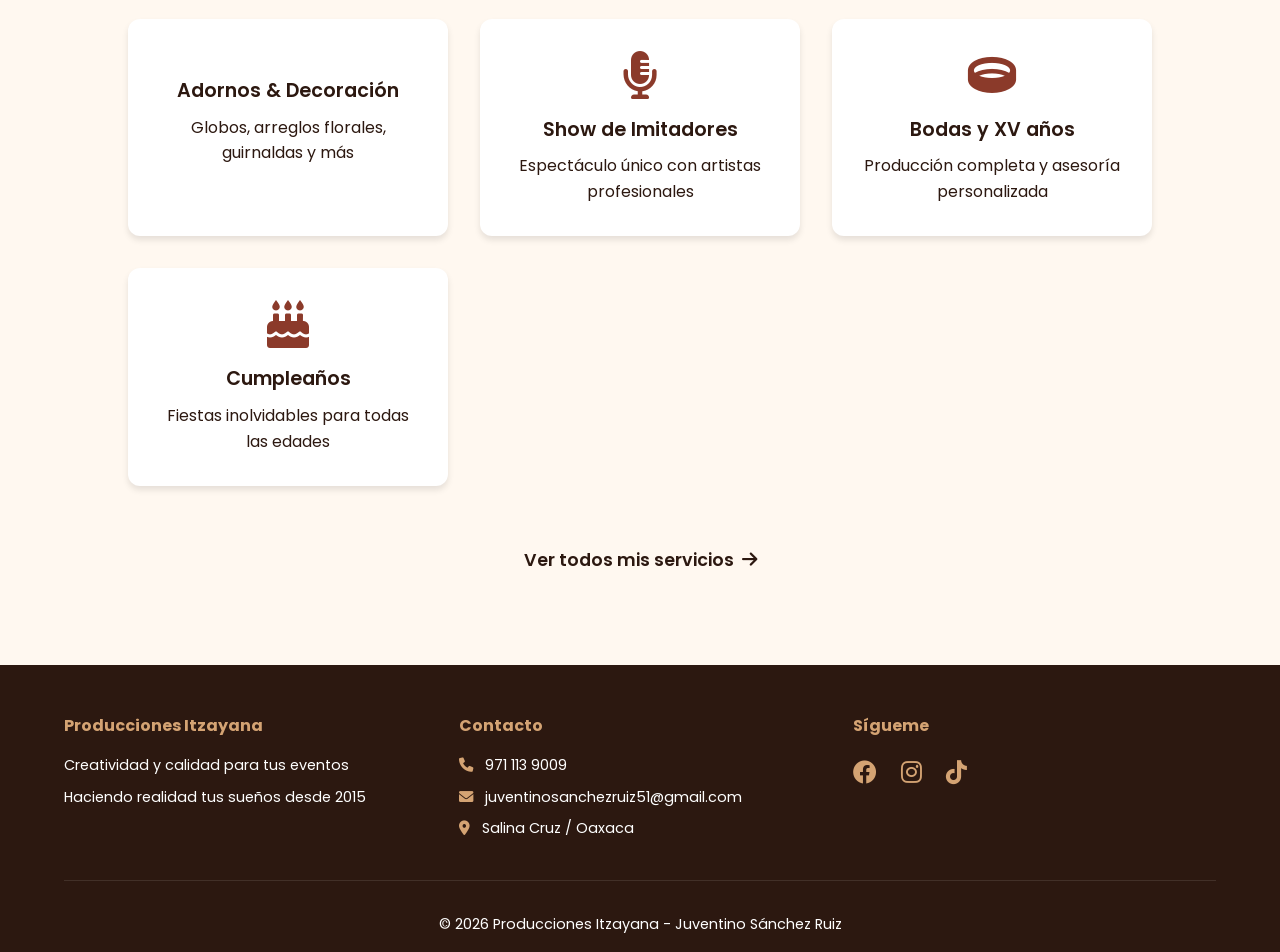
==== commit 0585881f: "Revamp index.html with improved layout and features cambios" ====
--- a/index.html
+++ b/index.html
@@ -2,159 +2,360 @@
 <html lang="es">
 <head>
     <meta charset="UTF-8">
-    <meta name="viewport" content="width=device-width, initial-scale=1.0">
-    <meta name="description" content="Producciones Itzayana - Eventos y espectáculos. Especialistas en decoración temática, show de imitadores y producción integral para bodas, cumpleaños y XV años en Villahermosa, Tabasco.">
-    <meta name="keywords" content="eventos Villahermosa, decoración temática, show de imitadores, bodas, XV años, cumpleaños">
-    <meta name="author" content="Juventino Sánchez Ruiz">
+    <meta name="viewport" content="width=device-width, initial-scale=1.0, user-scalable=yes">
+    <meta name="description" content="Producciones Itzayana - Eventos y espectáculos. Especialistas en decoración temática, show de imitadores y producción integral">
     <title>Producciones Itzayana | Eventos y Espectáculos</title>
+    
+    <!-- Google tag (gtag.js) -->
+    <script async src="https://www.googletagmanager.com/gtag/js?id=G-XXXXXXXXXX"></script>
+    <script>
+        window.dataLayer = window.dataLayer || [];
+        function gtag(){dataLayer.push(arguments);}
+        gtag('js', new Date());
+        gtag('config', 'G-XXXXXXXXXX');
+    </script>
+    
+    <!-- FAVICON -->
+    <link rel="icon" type="image/png" href="img/logo/logo.png">
+    
     <link rel="stylesheet" href="styles.css">
     <link href="https://fonts.googleapis.com/css2?family=Poppins:wght@300;400;600;700;800&display=swap" rel="stylesheet">
     <link rel="stylesheet" href="https://cdnjs.cloudflare.com/ajax/libs/font-awesome/6.0.0-beta3/css/all.min.css">
+    
+    <style>
+        /* ===== MEJORAS EXCLUSIVAS PARA EL INICIO ===== */
+        
+        /* Efecto de entrada para el hero */
+        .hero-texto, .hero-logo-grande {
+            animation: fadeInUp 0.8s ease-out forwards;
+        }
+        
+        .hero-texto {
+            animation-delay: 0.1s;
+        }
+        
+        .hero-logo-grande {
+            animation-delay: 0.3s;
+        }
+        
+        @keyframes fadeInUp {
+            from {
+                opacity: 0;
+                transform: translateY(30px);
+            }
+            to {
+                opacity: 1;
+                transform: translateY(0);
+            }
+        }
+        
+        /* Mejora en la tarjeta de presentación */
+        .presentacion {
+            position: relative;
+            overflow: hidden;
+        }
+        
+        .presentacion::before {
+            content: '';
+            position: absolute;
+            top: -50%;
+            left: -50%;
+            width: 200%;
+            height: 200%;
+            background: radial-gradient(circle, rgba(249,168,37,0.03) 0%, transparent 70%);
+            pointer-events: none;
+        }
+        
+        .presentacion h2 i {
+            transition: transform 0.3s ease;
+            display: inline-block;
+        }
+        
+        .presentacion h2:hover i {
+            transform: rotate(15deg);
+        }
+        
+        .firma {
+            transition: all 0.3s ease;
+            cursor: default;
+        }
+        
+        .firma:hover {
+            transform: scale(1.02);
+            box-shadow: 0 5px 15px rgba(0,0,0,0.2);
+        }
+        
+        /* Mejora en los iconos de servicios */
+        .icono-card {
+            transition: all 0.4s cubic-bezier(0.2, 0.9, 0.4, 1.1);
+        }
+        
+        .icono-card i {
+            transition: all 0.3s ease;
+        }
+        
+        .icono-card:hover i {
+            transform: scale(1.1) rotate(5deg);
+        }
+        
+        .icono-card span {
+            transition: color 0.3s ease;
+        }
+        
+        .icono-card:hover span {
+            color: var(--dorado);
+        }
+        
+        /* Botón ver todos mejorado */
+        .ver-todos a {
+            position: relative;
+            display: inline-flex;
+            align-items: center;
+            gap: 0.5rem;
+            padding: 0.7rem 1.8rem;
+            background: linear-gradient(135deg, var(--verde-claro), var(--verde-oscuro));
+            color: var(--blanco);
+            border-radius: 50px;
+            font-weight: 600;
+            transition: all 0.3s ease;
+        }
+        
+        .ver-todos a:hover {
+            background: linear-gradient(135deg, var(--dorado), var(--verde-claro));
+            transform: translateY(-3px);
+            box-shadow: 0 8px 20px rgba(249,168,37,0.3);
+            gap: 0.8rem;
+        }
+        
+        .ver-todos a i {
+            transition: transform 0.3s ease;
+        }
+        
+        .ver-todos a:hover i {
+            transform: translateX(5px);
+        }
+        
+        /* Efecto de brillo en el logo grande */
+        .logo-destacado {
+            position: relative;
+        }
+        
+        .logo-destacado::after {
+            content: '';
+            position: absolute;
+            top: 0;
+            left: 0;
+            right: 0;
+            bottom: 0;
+            border-radius: 50%;
+            background: radial-gradient(circle, rgba(249,168,37,0.2) 0%, transparent 70%);
+            opacity: 0;
+            transition: opacity 0.5s ease;
+            pointer-events: none;
+        }
+        
+        .logo-destacado:hover::after {
+            opacity: 1;
+        }
+        
+        /* Mejora en el badge de experiencia */
+        .experiencia-badge {
+            animation: pulseGlow 2s infinite;
+        }
+        
+        @keyframes pulseGlow {
+            0%, 100% {
+                box-shadow: 0 2px 8px rgba(0,0,0,0.1);
+            }
+            50% {
+                box-shadow: 0 2px 15px rgba(249,168,37,0.4);
+            }
+        }
+        
+        /* Efecto de escritura en el lema (opcional) */
+        .lema span {
+            display: inline-block;
+            transition: all 0.3s ease;
+        }
+        
+        .lema span:hover {
+            transform: scale(1.02);
+            letter-spacing: 1px;
+        }
+        
+        /* Mejora responsive para el logo */
+        @media (max-width: 768px) {
+            .hero-texto, .hero-logo-grande {
+                animation: none;
+            }
+            
+            .ver-todos a {
+                padding: 0.5rem 1.2rem;
+                font-size: 0.85rem;
+            }
+        }
+    </style>
 </head>
 <body>
 
 <nav>
-    <div class="logo">
-        <h1>Producciones <span>Itzayana</span></h1>
-        <p>✨ Creatividad y calidad ✨</p>
-    </div>
-    <div class="menu-icon" id="menuToggle" aria-label="Menú hamburguesa">☰</div>
-    <ul class="nav-links" id="navLinks">
-        <li><a href="index.html" class="active">Inicio</a></li>
-        <li><a href="servicios.html">Servicios</a></li>
-        <li><a href="galeria.html">Galería</a></li>
-        <li><a href="contacto.html">Contacto</a></li>
-    </ul>
+    <div class="nav-container">
+        <div class="logo-area">
+            <div class="logo-imagen">
+                <img src="img/logo/logo.png" alt="Logo Producciones Itzayana">
+            </div>
+            <div class="logo-texto">
+                <h1>Producciones <span>Itzayana</span></h1>
+                <p>Creatividad y calidad</p>
+            </div>
+        </div>
+        
+        <div class="menu-icon" id="menuToggle">☰</div>
+        <ul class="nav-links" id="navLinks">
+            <li><a href="index.html" class="active">Inicio</a></li>
+            <li><a href="servicios.html">Servicios</a></li>
+            <li><a href="galeria.html">Galería</a></li>
+            <li><a href="contacto.html">Contacto</a></li>
+        </ul>
+    </div>
 </nav>
 
-<!-- HERO SECTION -->
-<section class="hero">
-    <div class="hero-contenido">
-        <div class="nombre-destacado">
-            PRODUCCIONES <span class="itzayana">ITZAYANA</span>
-        </div>
-        <div class="lema">
-            <i class="fas fa-quote-left"></i>
-            <span>Entregando en tiempo y forma</span>
-            <i class="fas fa-quote-right"></i>
-        </div>
-        <p class="descripcion-breve">
-            Especialistas en decoración temática, show de imitadores y producción integral para bodas, cumpleaños, XV años y más.
-        </p>
-        <div class="botones-hero">
-            <a href="servicios.html" class="btn-primario"><i class="fas fa-star"></i> Ver servicios</a>
-            <a href="contacto.html" class="btn-secundario"><i class="fas fa-calendar-alt"></i> Cotizar evento</a>
+<!-- HERO SECTION MEJORADO -->
+<section class="hero hero-columnas">
+    <div class="hero-container">
+        <div class="hero-texto">
+            <div class="experiencia-badge">
+                <i class="fas fa-trophy"></i> ¡Más de 10 años de experiencia garantizada!
+            </div>
+            <div class="nombre-destacado">
+                PRODUCCIONES <span class="itzayana">ITZAYANA</span>
+            </div>
+            <div class="lema">
+                <i class="fas fa-quote-left"></i>
+                <span>Entregando en tiempo y forma</span>
+                <i class="fas fa-quote-right"></i>
+            </div>
+            <p class="descripcion-breve">
+                Soy especialista en decoración temática, show de imitadores y producción integral para bodas, cumpleaños, XV años y más. 
+                Me encargo de cada detalle para que tu evento sea inolvidable.
+            </p>
+            <div class="botones-hero">
+                <a href="servicios.html" class="btn-primario"><i class="fas fa-star"></i> Ver servicios</a>
+                <a href="contacto.html" class="btn-secundario"><i class="fas fa-calendar-alt"></i> Cotizar evento</a>
+            </div>
+        </div>
+
+        <div class="hero-logo-grande">
+            <div class="logo-destacado">
+                <img src="img/logo/logo.png" alt="Producciones Itzayana" style="width: 350px; max-width: 100%; height: auto;">
+            </div>
         </div>
     </div>
 </section>
 
-<!-- QUIÉNES SOMOS -->
+<!-- QUIÉNES SOMOS - VERSIÓN MEJORADA -->
 <section class="presentacion">
     <h2><i class="fas fa-magic"></i> ¿Quiénes somos?</h2>
-    <p><strong>Producciones Itzayana</strong> nace de la pasión por hacer de cada celebración un momento inolvidable. Liderados por <strong>Juventino Sánchez Ruiz</strong>, combinamos creatividad, puntualidad y calidez en cada proyecto.</p>
-    <p>Desde adornos artesanales hasta shows artísticos de primer nivel, nos encargamos de todos los detalles para que disfrutes tu evento sin preocupaciones.</p>
-    <div class="firma">🎉 ¡Tú sueñas, nosotros lo hacemos realidad! 🎉</div>
+    <p><strong>Producciones Itzayana</strong> nace de mi pasión por hacer de cada celebración un momento inolvidable. <strong>Juventino Sánchez Ruiz</strong> soy yo, y con más de una década de trayectoria, combino creatividad, puntualidad y calidez en cada proyecto.</p>
+    <p>Desde adornos artesanales hasta shows artísticos de primer nivel, me encargo de todos los detalles para que disfrutes tu evento sin preocupaciones.</p>
+    <div class="firma">✨ ¡Tú sueñas, yo lo hago realidad! ✨</div>
 </section>
 
-<!-- CONTADOR DE EVENTOS (Nuevo - Profesional) -->
-<section class="contador-eventos">
-    <div class="contador-item">
-        <i class="fas fa-calendar-check"></i>
-        <span class="contador-numero" data-target="150">0</span>
-        <span class="contador-texto">Eventos realizados</span>
-    </div>
-    <div class="contador-item">
-        <i class="fas fa-smile"></i>
-        <span class="contador-numero" data-target="5000">0</span>
-        <span class="contador-texto">Clientes felices</span>
-    </div>
-    <div class="contador-item">
-        <i class="fas fa-star"></i>
-        <span class="contador-numero" data-target="98">0</span>
-        <span class="contador-texto">% Satisfacción</span>
-    </div>
-</section>
-
-<!-- SERVICIOS DESTACADOS -->
+<!-- SERVICIOS DESTACADOS - VERSIÓN MEJORADA -->
 <section class="preview-servicios">
-    <h3>✨ Nuestros servicios estrella ✨</h3>
+    <h3>⭐ Mis servicios estrella ⭐</h3>
     <div class="iconos-grid">
         <div class="icono-card">
             <i class="fas fa-balloon"></i>
             <span>Adornos & Decoración</span>
-            <p class="descripcion-servicio">Decoración personalizada para cada ocasión</p>
+            <p>Globos, arreglos florales, guirnaldas y más</p>
         </div>
         <div class="icono-card">
             <i class="fas fa-microphone-alt"></i>
             <span>Show de Imitadores</span>
-            <p class="descripcion-servicio">Artistas profesionales para animar tu evento</p>
+            <p>Espectáculo único con artistas profesionales</p>
         </div>
         <div class="icono-card">
             <i class="fas fa-ring"></i>
             <span>Bodas y XV años</span>
-            <p class="descripcion-servicio">Planeación integral para tu día especial</p>
+            <p>Producción completa y asesoría personalizada</p>
         </div>
         <div class="icono-card">
             <i class="fas fa-birthday-cake"></i>
-            <span>Cumpleaños & más</span>
-            <p class="descripcion-servicio">Fiestas inolvidables para todas las edades</p>
+            <span>Cumpleaños</span>
+            <p>Fiestas inolvidables para todas las edades</p>
         </div>
     </div>
     <div class="ver-todos">
-        <a href="servicios.html">Ver todos los servicios <i class="fas fa-arrow-right"></i></a>
+        <a href="servicios.html">Ver todos mis servicios <i class="fas fa-arrow-right"></i></a>
     </div>
 </section>
 
-<!-- TESTIMONIOS (Nuevo - Aporta confianza) -->
-<section class="testimonios">
-    <h3><i class="fas fa-comment-dots"></i> Lo que dicen nuestros clientes</h3>
-    <div class="testimonios-grid">
-        <div class="testimonio-card">
-            <i class="fas fa-user-circle"></i>
-            <p>"Excelente servicio, hicieron de mi boda un día mágico. Muy profesionales y puntuales."</p>
-            <span>- María G.</span>
-        </div>
-        <div class="testimonio-card">
-            <i class="fas fa-user-circle"></i>
-            <p>"Los shows de imitadores fueron increíbles, todos mis invitados quedaron encantados."</p>
-            <span>- Carlos R.</span>
-        </div>
-    </div>
-</section>
-
-<!-- LLAMADA A LA ACCIÓN FLOTANTE (WhatsApp) -->
+<!-- WHATSAPP FLOTANTE -->
 <a href="https://wa.me/5219711139009?text=Hola%2C%20me%20interesa%20cotizar%20un%20evento" 
-   class="whatsapp-float" target="_blank" rel="noopener noreferrer">
+   class="whatsapp-float" target="_blank">
     <i class="fab fa-whatsapp"></i>
     <span>Cotiza por WhatsApp</span>
 </a>
 
+<!-- FOOTER -->
 <footer>
     <div class="footer-contenido">
         <div class="footer-columna">
             <h4>Producciones Itzayana</h4>
             <p>Creatividad y calidad para tus eventos</p>
+            <p>Haciendo realidad tus sueños desde 2015</p>
         </div>
         <div class="footer-columna">
             <h4>Contacto</h4>
-            <p><i class="fas fa-phone"></i> 📞 971 113 9009</p>
-            <p><i class="fas fa-envelope"></i> ✉️ itzayanaeventos@outlook.com</p>
-            <p><i class="fas fa-map-marker-alt"></i> 📍 Villahermosa / Tabasco, México</p>
+            <p><i class="fas fa-phone"></i> 971 113 9009</p>
+            <p><i class="fas fa-envelope"></i> juventinosanchezruiz51@gmail.com</p>
+            <p><i class="fas fa-map-marker-alt"></i> Salina Cruz / Oaxaca</p>
         </div>
         <div class="footer-columna">
-            <h4>Síguenos</h4>
+            <h4>Sígueme</h4>
             <div class="social-icons">
-                <a href="#" aria-label="Facebook"><i class="fab fa-facebook"></i></a>
-                <a href="#" aria-label="Instagram"><i class="fab fa-instagram"></i></a>
-                <a href="#" aria-label="TikTok"><i class="fab fa-tiktok"></i></a>
+                <a href="https://www.facebook.com/share/1KnT2qpbFX/?mibextid=wwXIfr" target="_blank"><i class="fab fa-facebook"></i></a>
+                <a href="https://www.instagram.com/juve_saru_decoraciones_show_" target="_blank"><i class="fab fa-instagram"></i></a>
+                <a href="https://www.tiktok.com/@producciones.itza?_r=1&_t=ZS-967xPe4VJFQ" target="_blank"><i class="fab fa-tiktok"></i></a>
             </div>
         </div>
     </div>
     <div class="footer-bottom">
-        <p>© 2025 Producciones Itzayana - Juventino Sánchez Ruiz. Todos los derechos reservados.</p>
+        <p>© 2026 Producciones Itzayana - Juventino Sánchez Ruiz</p>
     </div>
 </footer>
 
-<script src="script.js"></script>
+<script>
+    // Menú hamburguesa para móviles
+    const menuToggle = document.getElementById('menuToggle');
+    const navLinks = document.getElementById('navLinks');
+
+    if (menuToggle && navLinks) {
+        menuToggle.addEventListener('click', () => {
+            navLinks.classList.toggle('active');
+        });
+    }
+    
+    // Efecto de aparición suave al hacer scroll
+    const observerElements = document.querySelectorAll('.presentacion, .preview-servicios');
+    
+    const scrollObserver = new IntersectionObserver((entries) => {
+        entries.forEach(entry => {
+            if (entry.isIntersecting) {
+                entry.target.style.opacity = '1';
+                entry.target.style.transform = 'translateY(0)';
+            }
+        });
+    }, { threshold: 0.1, rootMargin: '0px 0px -50px 0px' });
+    
+    observerElements.forEach(el => {
+        el.style.opacity = '0';
+        el.style.transform = 'translateY(30px)';
+        el.style.transition = 'all 0.6s cubic-bezier(0.2, 0.9, 0.4, 1.1)';
+        scrollObserver.observe(el);
+    });
+</script>
+
 </body>
-</html>+</html>
